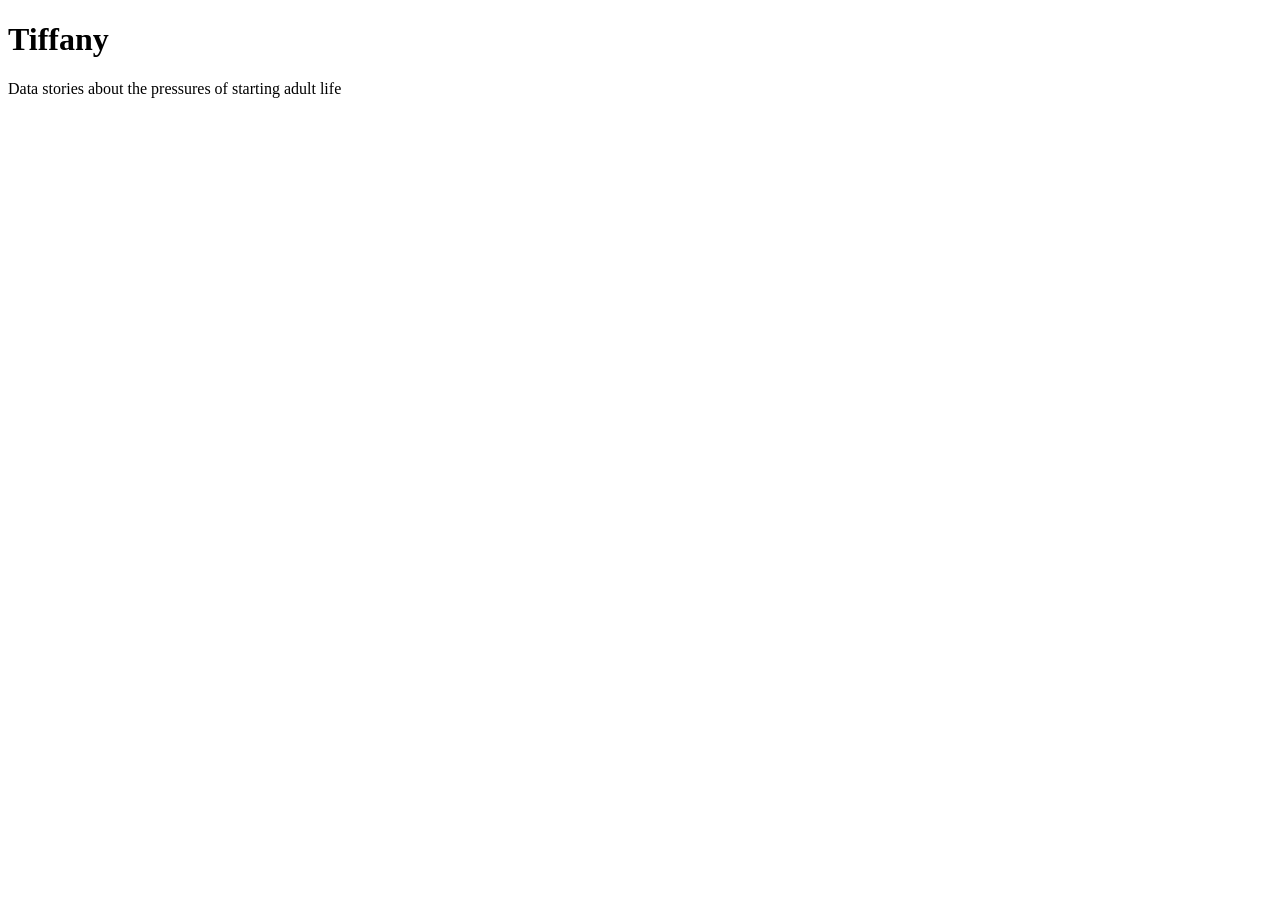
==== index.html @ c39efdae "home page" ====
<!DOCTYPE html>
<html lang="en">
<head>
    <meta charset="UTF-8">
    <meta http-equiv="X-UA-Compatible" content="IE=edge">
    <meta name="viewport" content="width=device-width, initial-scale=1.0">
    <title>Document</title>
</head>
<body>
    <link rel="stylesheet" href="css/style.css">

    <h1>Tiffany</h1>
    <p>Data stories about the pressures of starting adult life</p>
</body>
</html>
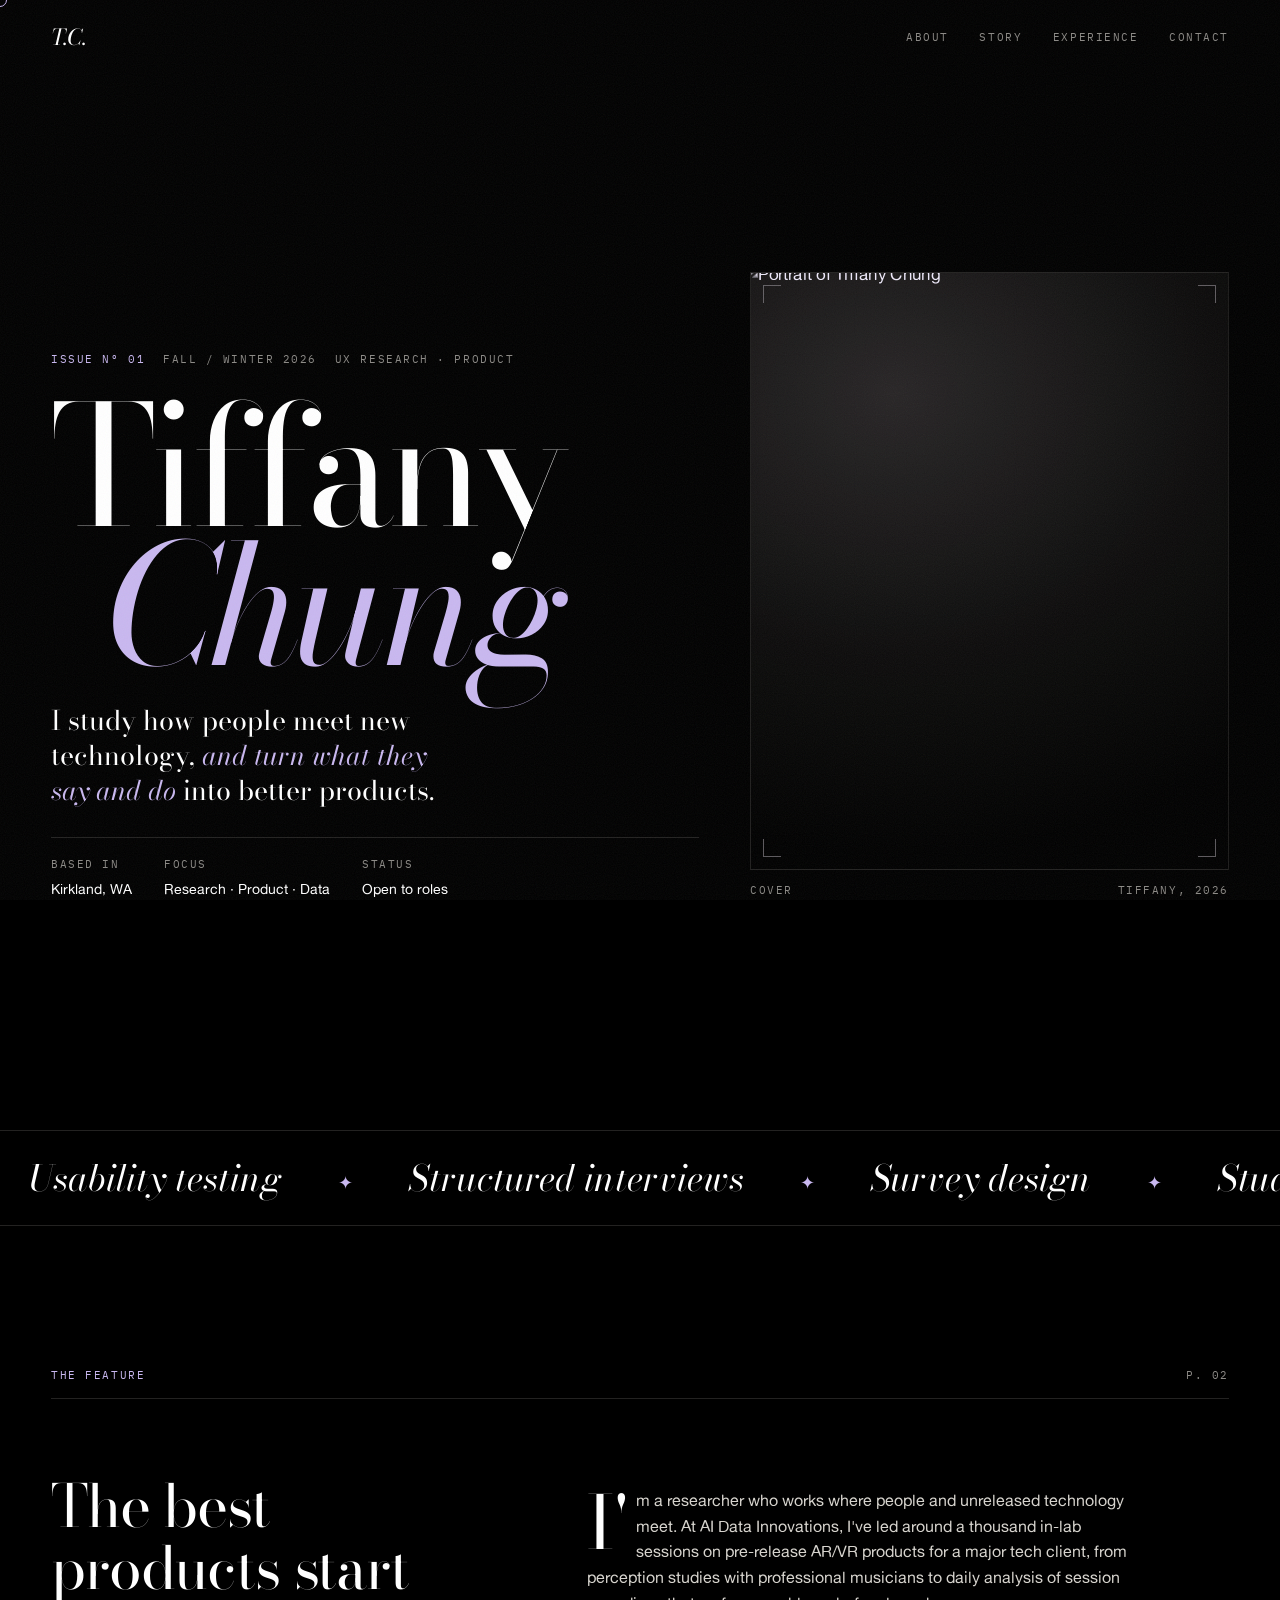
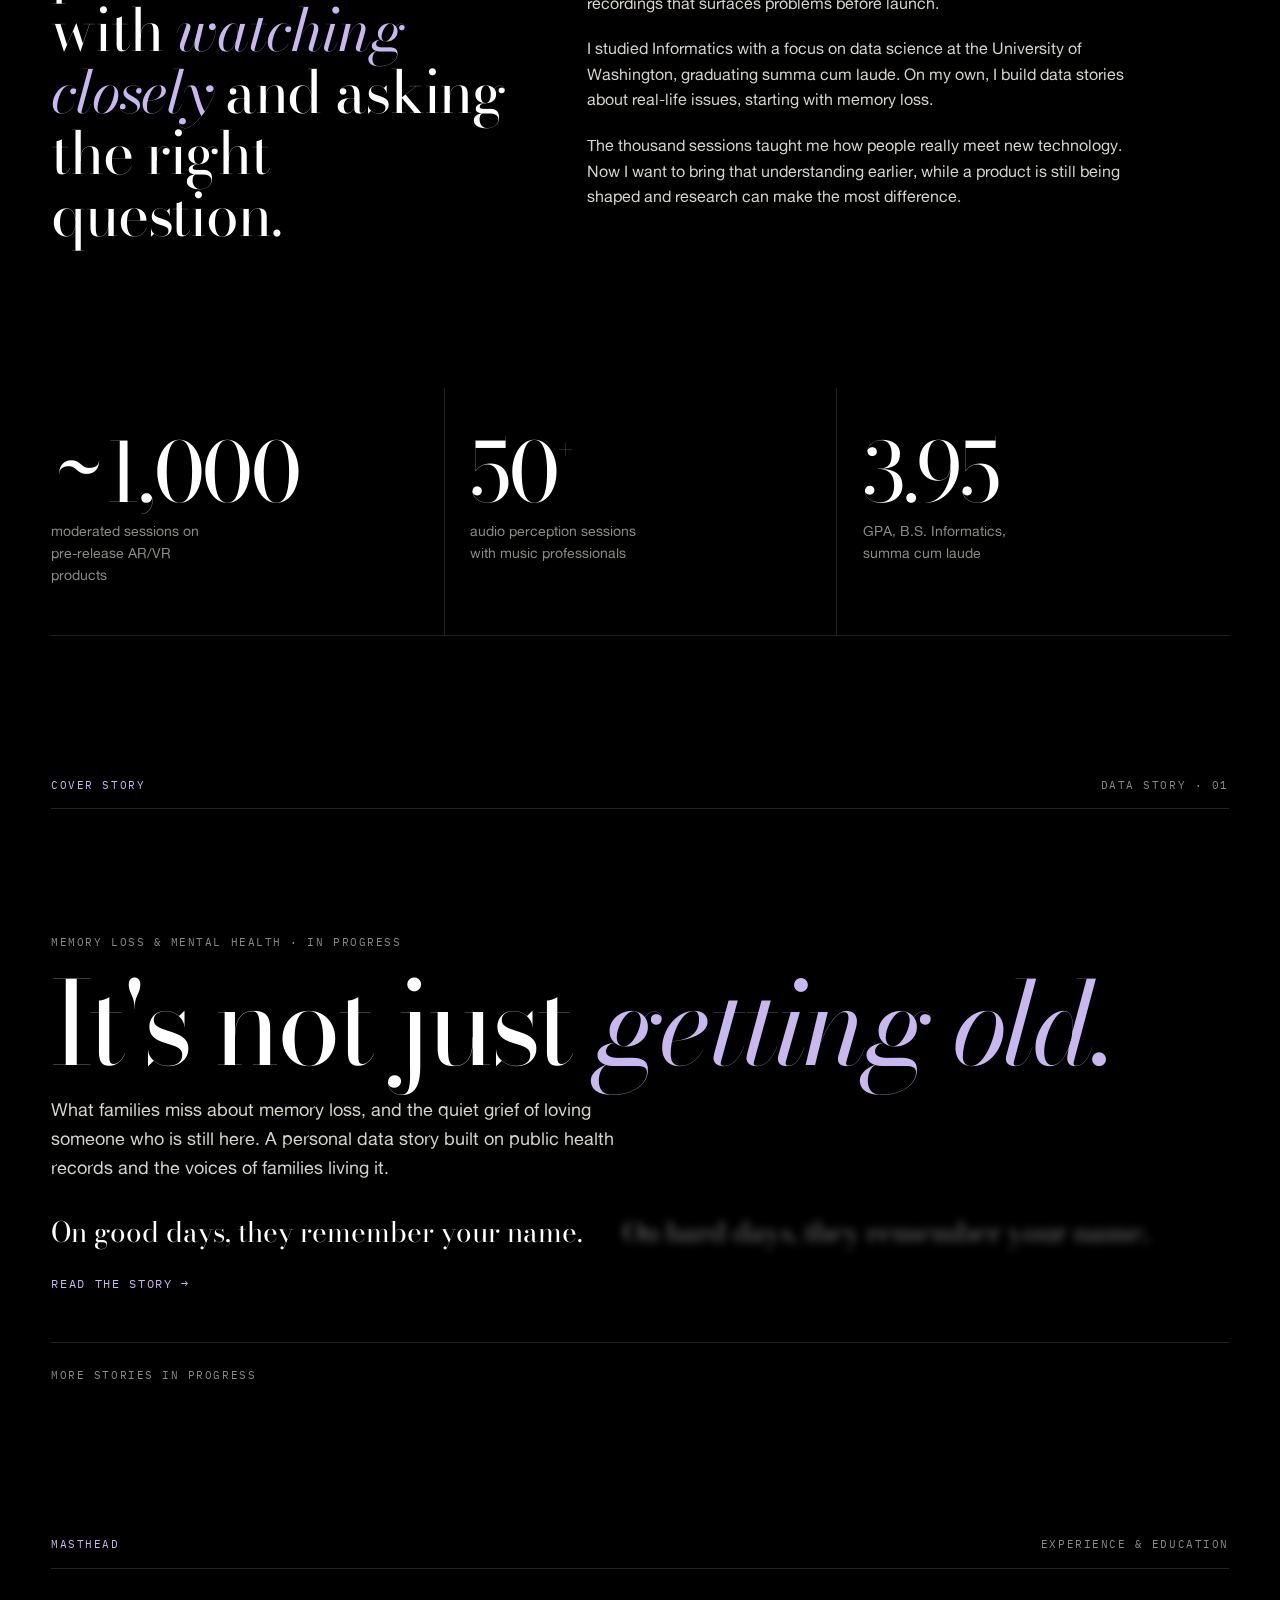
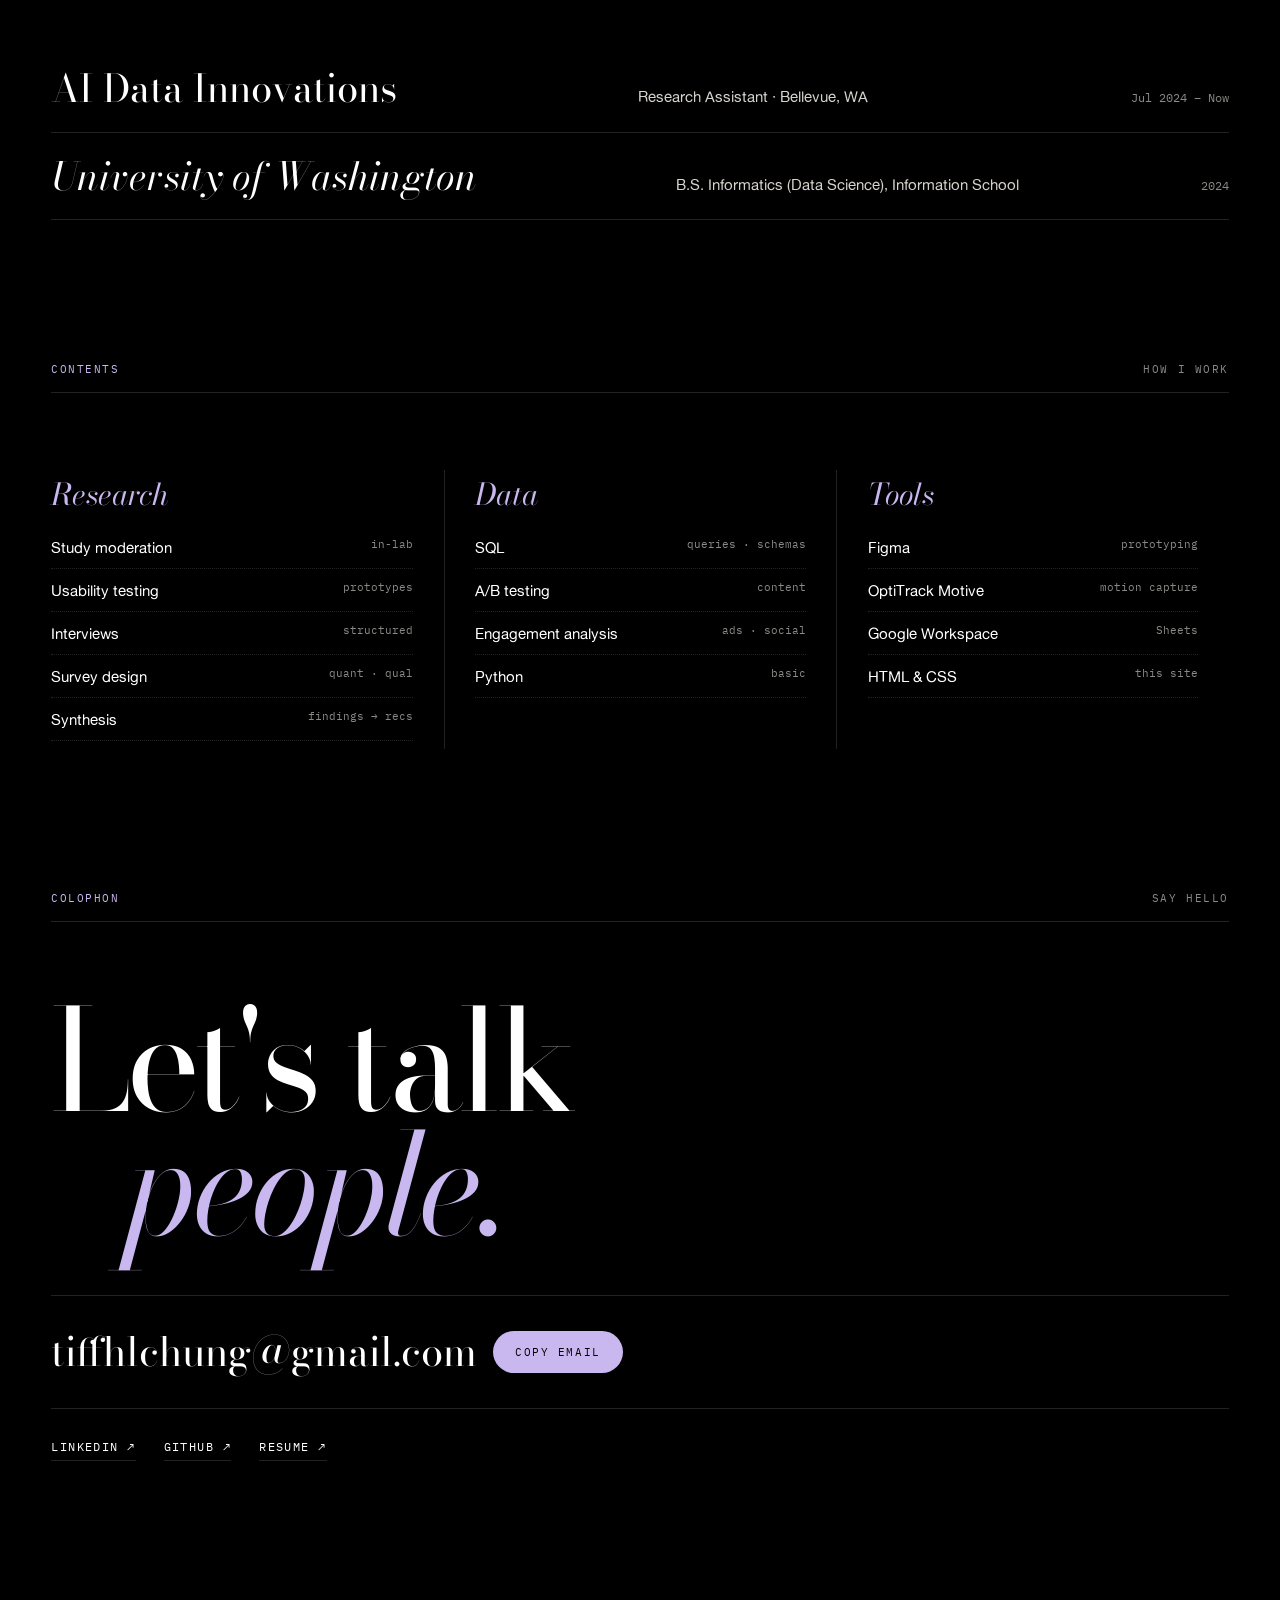
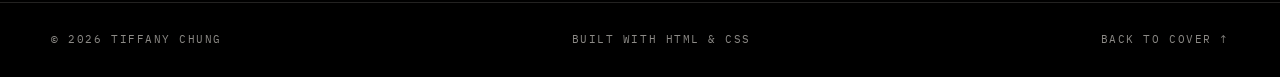
==== commit 751b3462: "Update About section and add lavender accents" ====
--- a/index.html
+++ b/index.html
@@ -1,16 +1,182 @@
-
 <!DOCTYPE html>
 <html lang="en">
 <head>
-    <meta charset="UTF-8">
-    <meta http-equiv="X-UA-Compatible" content="IE=edge">
-    <meta name="viewport" content="width=device-width, initial-scale=1.0">
-    <title>Document</title>
+  <meta charset="UTF-8">
+  <meta name="viewport" content="width=device-width, initial-scale=1.0">
+  <title>Tiffany Chung</title>
+
+  <!-- Google Fonts: Bodoni Moda (headlines) + IBM Plex Mono (small labels) -->
+  <link rel="preconnect" href="https://fonts.googleapis.com">
+  <link rel="preconnect" href="https://fonts.gstatic.com" crossorigin>
+  <link rel="stylesheet" href="https://fonts.googleapis.com/css2?family=Bodoni+Moda:ital,opsz,wght@0,6..96,400..700;1,6..96,400..700&family=IBM+Plex+Mono:wght@400&display=swap">
+
+  <!-- Your styles (Alte Haas Grotesk is loaded inside this file) -->
+  <link rel="stylesheet" href="css/style.css">
 </head>
 <body>
-    <link rel="stylesheet" href="css/style.css">
 
-    <h1>Tiffany</h1>
-    <p>Data stories about the pressures of starting adult life</p>
+  <!-- ===== TOP BAR ===== -->
+  <header class="mast">
+    <div class="wrap">
+      <a class="mono-mark" href="#top" aria-label="Back to top">T.C.</a>
+      <nav aria-label="Sections">
+        <a href="#about">About</a>
+        <a href="#story">Story</a>
+        <a href="#experience">Experience</a>
+        <a href="#contact">Contact</a>
+      </nav>
+    </div>
+  </header>
+
+  <main id="top">
+
+    <!-- ===== HERO ===== -->
+    <section class="hero">
+      <div class="wrap">
+        <div class="hero-copy">
+          <div class="issue fade">
+            <span class="label">Issue Nº 01</span>
+            <span class="label">Fall / Winter 2026</span>
+            <span class="label">UX Research · Product</span>
+          </div>
+          <h1 class="name" id="heroName"><span>Tiffany</span><span><em>Chung</em></span></h1>
+          <p class="dek fade">I study how people meet new technology, <i>and turn what they say and do</i> into better products.</p>
+          <div class="hero-meta fade">
+            <div><span class="label">Based in</span><b>Kirkland, WA</b></div>
+            <div><span class="label">Focus</span><b>Research · Product · Data</b></div>
+            <div><span class="label">Status</span><b>Open to roles</b></div>
+          </div>
+        </div>
+
+        <figure class="portrait">
+          <div class="frame">
+            <img src="images/portrait.jpg" alt="Portrait of Tiffany Chung">
+            <span class="crop tl"></span><span class="crop tr"></span>
+            <span class="crop bl"></span><span class="crop br"></span>
+          </div>
+          <figcaption><span class="label">Cover</span><span class="label">Tiffany, 2026</span></figcaption>
+        </figure>
+      </div>
+    </section>
+
+    <!-- ===== SCROLLING SKILLS STRIP (the list repeats twice so the loop is seamless) ===== -->
+    <div class="ticker" aria-hidden="true">
+      <div class="track">
+        <span>Usability testing</span><span>Structured interviews</span><span>Survey design</span><span>Study moderation</span><span>Pre-release AR/VR</span><span>Data storytelling</span>
+        <span>Usability testing</span><span>Structured interviews</span><span>Survey design</span><span>Study moderation</span><span>Pre-release AR/VR</span><span>Data storytelling</span>
+      </div>
+    </div>
+
+    <!-- ===== ABOUT ===== -->
+    <section id="about">
+      <div class="wrap">
+        <div class="sec-head"><span class="label">The Feature</span><span class="label">p. 02</span></div>
+        <div class="about-grid">
+          <p class="pull rv">The best products start with <em>watching closely</em> and asking the right question.</p>
+          <div class="about-text rv">
+            <p>I'm a researcher who works where people and unreleased technology meet. At AI Data Innovations, I've led around a thousand in-lab sessions on pre-release AR/VR products for a major tech client, from perception studies with professional musicians to daily analysis of session recordings that surfaces problems before launch.</p>
+            <p>I studied Informatics with a focus on data science at the University of Washington, graduating summa cum laude. On my own, I build data stories about real-life issues, starting with memory loss.</p>
+            <p>The thousand sessions taught me how people really meet new technology. Now I want to bring that understanding earlier, while a product is still being shaped and research can make the most difference.</p>
+          </div>
+        </div>
+      </div>
+    </section>
+
+    <!-- ===== NUMBERS ===== -->
+    <div class="wrap">
+      <div class="nums">
+        <div class="num rv"><b>~1,000</b><span>moderated sessions on pre-release AR/VR products</span></div>
+        <div class="num rv"><b>50<sup>+</sup></b><span>audio perception sessions with music professionals</span></div>
+        <div class="num rv"><b>3.95</b><span>GPA, B.S. Informatics, summa cum laude</span></div>
+      </div>
+    </div>
+
+    <!-- ===== FEATURED STORY (more stories get added here later) ===== -->
+    <section id="story">
+      <div class="wrap">
+        <div class="sec-head"><span class="label">Cover Story</span><span class="label">Data story · 01</span></div>
+        <a class="story rv" href="projects/still-here.html">
+          <span class="label">Memory loss &amp; mental health · In progress</span>
+          <h2 class="story-title">It's not just <em>getting old.</em></h2>
+          <p class="story-dek">What families miss about memory loss, and the quiet grief of loving someone who is still here. A personal data story built on public health records and the voices of families living it.</p>
+          <!-- On hover, the blurred line comes back into focus -->
+          <div class="story-memory" aria-hidden="true">
+            <p>On good days, they remember your name.</p>
+            <p class="blurred">On hard days, they remember your name.</p>
+          </div>
+          <span class="story-link">Read the story →</span>
+        </a>
+        <p class="more label">More stories in progress</p>
+      </div>
+    </section>
+
+    <!-- ===== EXPERIENCE ===== -->
+    <section id="experience">
+      <div class="wrap">
+        <div class="sec-head"><span class="label">Masthead</span><span class="label">Experience &amp; education</span></div>
+        <ul class="credits">
+          <li class="rv"><h3>AI Data Innovations</h3><span class="role">Research Assistant · Bellevue, WA</span><span class="when">Jul 2024 – Now</span></li>
+          <li class="rv"><h3><em>University of Washington</em></h3><span class="role">B.S. Informatics (Data Science), Information School</span><span class="when">2024</span></li>
+        </ul>
+      </div>
+    </section>
+
+    <!-- ===== SKILLS ===== -->
+    <section id="skills">
+      <div class="wrap">
+        <div class="sec-head"><span class="label">Contents</span><span class="label">How I work</span></div>
+        <div class="skills">
+          <div class="skill-col rv"><h4>Research</h4><ul>
+            <li>Study moderation<span>in-lab</span></li>
+            <li>Usability testing<span>prototypes</span></li>
+            <li>Interviews<span>structured</span></li>
+            <li>Survey design<span>quant · qual</span></li>
+            <li>Synthesis<span>findings → recs</span></li>
+          </ul></div>
+          <div class="skill-col rv"><h4>Data</h4><ul>
+            <li>SQL<span>queries · schemas</span></li>
+            <li>A/B testing<span>content</span></li>
+            <li>Engagement analysis<span>ads · social</span></li>
+            <li>Python<span>basic</span></li>
+          </ul></div>
+          <div class="skill-col rv"><h4>Tools</h4><ul>
+            <li>Figma<span>prototyping</span></li>
+            <li>OptiTrack Motive<span>motion capture</span></li>
+            <li>Google Workspace<span>Sheets</span></li>
+            <li>HTML &amp; CSS<span>this site</span></li>
+          </ul></div>
+        </div>
+      </div>
+    </section>
+
+    <!-- ===== CONTACT ===== -->
+    <section id="contact" class="contact">
+      <div class="wrap">
+        <div class="sec-head"><span class="label">Colophon</span><span class="label">Say hello</span></div>
+        <h2 class="cta rv">Let's talk<em>people.</em></h2>
+        <div class="mail-row">
+          <span class="mail" id="mail">tiffhlchung@gmail.com</span>
+          <button class="btn" id="copy" type="button">Copy email</button>
+        </div>
+        <div class="links">
+          <a href="www.linkedin.com/in/tiffanyhlchung" target="_blank" rel="noopener">LinkedIn ↗</a>
+          <a href="https://github.com/tiffanyhlc" target="_blank" rel="noopener">GitHub ↗</a>
+          <a href="[YOUR RESUME LINK]">Resume ↗</a>
+        </div>
+      </div>
+    </section>
+
+  </main>
+
+  <footer>
+    <div class="wrap">
+      <span class="label">© 2026 Tiffany Chung</span>
+      <span class="label">Built with HTML &amp; CSS</span>
+      <a class="label" href="#top">Back to cover ↑</a>
+    </div>
+  </footer>
+
+  <div class="cursor" id="cursor" aria-hidden="true"></div>
+  <script src="js/main.js"></script>
 </body>
 </html>
--- a/css/style.css
+++ b/css/style.css
@@ -0,0 +1,372 @@
+/* ===== FONTS ===== */
+/* File names must match the files in your fonts/ folder exactly */
+@font-face {
+  font-family: 'Alte Haas Grotesk';
+  src: url('../fonts/AlteHaasGroteskRegular.ttf') format('truetype');
+  font-weight: 400;
+  font-display: swap;
+}
+@font-face {
+  font-family: 'Alte Haas Grotesk';
+  src: url('../fonts/AlteHaasGroteskBold.ttf') format('truetype');
+  font-weight: 700;
+  font-display: swap;
+}
+
+/* ===== COLORS & FONTS (change these to restyle the whole site) ===== */
+:root {
+  --ink: #000000;     /* background */
+  --paper: #ffffff;   /* main text */
+  --mute: #8c8a86;    /* small grey labels */
+  --hair: #232221;    /* thin divider lines */
+  --soft: #d6d3cd;    /* body paragraphs */
+  --glow: #e9e4dc;    /* warm highlight */
+  --accent: #C9B8F0;  /* lavender accent (matches the project page) */
+
+  --display: 'Bodoni Moda', 'Didot', 'Bodoni 72', Georgia, serif;
+  --body: 'Alte Haas Grotesk', 'Helvetica Neue', Arial, sans-serif;
+  --mono: 'IBM Plex Mono', ui-monospace, Menlo, monospace;
+
+  --gut: clamp(16px, 4vw, 56px);  /* side spacing that grows with the screen */
+}
+
+/* ===== BASICS ===== */
+* { box-sizing: border-box; }
+html { scroll-behavior: smooth; }
+body {
+  margin: 0;
+  background: var(--ink);
+  color: var(--paper);
+  font-family: var(--body);
+  font-size: 16px;
+  line-height: 1.6;
+  -webkit-font-smoothing: antialiased;
+  overflow-x: hidden;
+}
+::selection { background: var(--paper); color: var(--ink); }
+a { color: inherit; }
+:focus-visible { outline: 1px solid var(--paper); outline-offset: 4px; }
+
+.wrap { padding-inline: var(--gut); max-width: 1440px; margin-inline: auto; }
+.label {
+  font-family: var(--mono);
+  font-size: 11px;
+  letter-spacing: 0.14em;
+  text-transform: uppercase;
+  color: var(--mute);
+}
+
+/* Subtle film grain over everything */
+body::after {
+  content: "";
+  position: fixed;
+  inset: 0;
+  pointer-events: none;
+  z-index: 50;
+  opacity: 0.06;
+  background-image: url("data:image/svg+xml;utf8,<svg xmlns='http://www.w3.org/2000/svg' width='160' height='160'><filter id='n'><feTurbulence type='fractalNoise' baseFrequency='.9' numOctaves='2' stitchTiles='stitch'/></filter><rect width='100%' height='100%' filter='url(%23n)'/></svg>");
+}
+
+/* ===== TOP BAR ===== */
+.mast { position: sticky; top: 0; z-index: 20; background: linear-gradient(var(--ink) 70%, transparent); }
+.mast .wrap { display: flex; justify-content: space-between; align-items: center; gap: 16px; padding-block: 20px; }
+.mast nav { display: flex; gap: clamp(14px, 2.4vw, 32px); flex-wrap: wrap; }
+.mast nav a {
+  text-decoration: none;
+  font-family: var(--mono);
+  font-size: 11px;
+  letter-spacing: 0.14em;
+  text-transform: uppercase;
+  color: var(--mute);
+  transition: color 0.3s;
+}
+.mast nav a:hover { color: var(--paper); }
+.mono-mark { font-family: var(--display); font-style: italic; font-size: 22px; text-decoration: none; }
+
+/* ===== HERO ===== */
+.hero .wrap {
+  display: grid;
+  grid-template-columns: 1.15fr 0.85fr;
+  gap: clamp(24px, 4vw, 64px);
+  align-items: end;
+  padding-block: clamp(24px, 5vw, 56px) clamp(48px, 7vw, 96px);
+}
+.hero-copy { min-width: 0; display: flex; flex-direction: column; gap: 28px; }
+.issue { display: flex; gap: 18px; flex-wrap: wrap; }
+.name {
+  font-family: var(--display);
+  font-weight: 400;
+  font-size: clamp(64px, 13vw, 210px);
+  line-height: 0.84;
+  letter-spacing: -0.035em;
+  margin: 0;
+}
+.name span { display: block; }
+.name em { font-style: italic; padding-left: 0.32em; }
+.dek { font-family: var(--display); font-size: clamp(20px, 2.1vw, 28px); line-height: 1.3; max-width: 24ch; margin: 0; }
+.dek i { color: var(--glow); }
+.hero-meta { display: flex; gap: 32px; flex-wrap: wrap; border-top: 1px solid var(--hair); padding-top: 18px; }
+.hero-meta div { display: flex; flex-direction: column; gap: 4px; }
+.hero-meta b { font-weight: 400; font-size: 14px; }
+
+/* Portrait: black and white, with camera-style crop marks */
+.portrait { position: relative; margin: 0; min-width: 0; }
+.frame {
+  position: relative;
+  aspect-ratio: 4 / 5;
+  width: 100%;
+  overflow: hidden;
+  background: radial-gradient(120% 80% at 30% 20%, #2a2826 0%, #0d0d0c 55%, #000 100%);
+  border: 1px solid var(--hair);
+}
+.frame img {
+  position: absolute;
+  inset: 0;
+  width: 100%;
+  height: 100%;
+  object-fit: cover;
+  filter: grayscale(1) contrast(1.08);
+  transform: scale(1.04);
+  transition: transform 1.6s cubic-bezier(0.2, 0.7, 0.1, 1);
+}
+.frame:hover img { transform: scale(1); }
+.crop { position: absolute; width: 18px; height: 18px; border-color: var(--mute); border-style: solid; opacity: 0.7; }
+.crop.tl { top: 12px; left: 12px; border-width: 1px 0 0 1px; }
+.crop.tr { top: 12px; right: 12px; border-width: 1px 1px 0 0; }
+.crop.bl { bottom: 12px; left: 12px; border-width: 0 0 1px 1px; }
+.crop.br { bottom: 12px; right: 12px; border-width: 0 1px 1px 0; }
+.portrait figcaption { display: flex; justify-content: space-between; gap: 12px; margin-top: 12px; }
+
+/* Page-load animations */
+@keyframes rise { from { transform: translateY(40%); opacity: 0; } to { transform: none; opacity: 1; } }
+@keyframes unveil { from { clip-path: inset(100% 0 0 0); } to { clip-path: inset(0 0 0 0); } }
+.name span { animation: rise 1.1s cubic-bezier(0.2, 0.7, 0.1, 1) both; }
+.name span:nth-child(2) { animation-delay: 0.12s; }
+.frame { animation: unveil 1.4s 0.2s cubic-bezier(0.7, 0, 0.2, 1) both; }
+.fade { animation: rise 0.9s 0.5s cubic-bezier(0.2, 0.7, 0.1, 1) both; }
+
+/* ===== SCROLLING STRIP ===== */
+.ticker { border-block: 1px solid var(--hair); overflow: hidden; padding-block: 18px; }
+.track { display: flex; width: max-content; animation: slide 38s linear infinite; }
+.track span { font-family: var(--display); font-size: clamp(22px, 3vw, 36px); font-style: italic; padding-inline: 28px; white-space: nowrap; }
+.track span::after { content: "✦"; font-style: normal; font-size: 0.5em; vertical-align: middle; padding-left: 56px; color: var(--mute); }
+@keyframes slide { to { transform: translateX(-50%); } }
+
+/* ===== SECTIONS ===== */
+section { padding-block: clamp(72px, 11vw, 160px); }
+#experience, #skills, #contact { padding-top: 0; }
+.sec-head {
+  display: flex;
+  justify-content: space-between;
+  align-items: baseline;
+  gap: 16px;
+  border-bottom: 1px solid var(--hair);
+  padding-bottom: 14px;
+  margin-bottom: clamp(40px, 6vw, 80px);
+}
+
+/* About */
+.about-grid { display: grid; grid-template-columns: 1fr 1.4fr; gap: clamp(32px, 6vw, 96px); }
+.pull { font-family: var(--display); font-size: clamp(34px, 4.6vw, 68px); line-height: 1.05; letter-spacing: -0.02em; margin: 0; }
+.pull em { color: var(--glow); }
+.about-text { display: flex; flex-direction: column; gap: 20px; max-width: 62ch; min-width: 0; padding-top: 12px; }
+.about-text p { margin: 0; color: var(--soft); }
+.about-text p:first-child::first-letter {   /* big magazine-style first letter */
+  font-family: var(--display);
+  float: left;
+  font-size: 4.6em;
+  line-height: 0.8;
+  padding: 0.06em 0.1em 0 0;
+  color: var(--paper);
+}
+
+/* Numbers */
+.nums { display: grid; grid-template-columns: repeat(3, minmax(0, 1fr)); border-bottom: 1px solid var(--hair); }
+.num { padding: clamp(28px, 4vw, 48px) clamp(12px, 2vw, 28px); border-left: 1px solid var(--hair); display: flex; flex-direction: column; gap: 10px; min-width: 0; }
+.num:first-child { border-left: 0; padding-left: 0; }
+.num b { font-family: var(--display); font-weight: 400; font-size: clamp(44px, 6.4vw, 96px); line-height: 0.9; letter-spacing: -0.03em; }
+.num b sup { font-size: 0.4em; vertical-align: top; font-style: italic; color: var(--glow); }
+.num span { color: var(--mute); font-size: 14px; max-width: 22ch; }
+
+/* Featured story */
+.story {
+  display: flex;
+  flex-direction: column;
+  gap: 20px;
+  text-decoration: none;
+  padding-block: clamp(24px, 4vw, 48px);
+  border-bottom: 1px solid var(--hair);
+}
+.story-title {
+  font-family: var(--display);
+  font-weight: 400;
+  font-size: clamp(48px, 9vw, 150px);
+  line-height: 0.9;
+  letter-spacing: -0.035em;
+  margin: 0;
+  transition: transform 0.6s cubic-bezier(0.2, 0.7, 0.1, 1);
+}
+.story-title em { color: var(--glow); }
+.story-dek { margin: 0; max-width: 58ch; color: var(--soft); font-size: 18px; }
+.story-link { font-family: var(--mono); font-size: 12px; letter-spacing: 0.14em; text-transform: uppercase; }
+.story:hover .story-title { transform: translateX(18px); font-style: italic; }
+.more { margin-top: 24px; }
+
+/* Experience */
+.credits { list-style: none; margin: 0; padding: 0; }
+.credits li { display: grid; grid-template-columns: 1.2fr 1fr auto; gap: 24px; align-items: baseline; padding-block: 22px; border-bottom: 1px solid var(--hair); }
+.credits h3 { font-family: var(--display); font-weight: 400; font-size: clamp(24px, 3vw, 40px); margin: 0; line-height: 1.1; }
+.credits .role { font-size: 15px; color: var(--soft); }
+.credits .when { font-family: var(--mono); font-size: 12px; color: var(--mute); white-space: nowrap; }
+
+/* Skills */
+.skills { display: grid; grid-template-columns: repeat(3, minmax(0, 1fr)); }
+.skill-col { border-left: 1px solid var(--hair); padding: 0 clamp(16px, 2.4vw, 32px) 8px; display: flex; flex-direction: column; gap: 18px; }
+.skill-col:first-child { border-left: 0; padding-left: 0; }
+.skill-col h4 { font-family: var(--display); font-style: italic; font-weight: 400; font-size: 30px; margin: 0; }
+.skill-col ul { list-style: none; margin: 0; padding: 0; display: flex; flex-direction: column; gap: 10px; }
+.skill-col li { display: flex; justify-content: space-between; gap: 12px; border-bottom: 1px dotted var(--hair); padding-bottom: 8px; font-size: 15px; }
+.skill-col li span { font-family: var(--mono); font-size: 11px; color: var(--mute); }
+
+/* Contact */
+.cta { font-family: var(--display); font-weight: 400; font-size: clamp(56px, 11vw, 180px); line-height: 0.88; letter-spacing: -0.04em; margin: 0 0 48px; }
+.cta em { display: block; padding-left: 0.5em; }
+.mail-row { display: flex; flex-wrap: wrap; gap: 16px; align-items: center; border-block: 1px solid var(--hair); padding-block: 24px; }
+.mail { font-family: var(--display); font-size: clamp(22px, 3.2vw, 40px); word-break: break-all; }
+.btn {
+  font-family: var(--mono);
+  font-size: 11px;
+  letter-spacing: 0.14em;
+  text-transform: uppercase;
+  background: var(--paper);
+  color: var(--ink);
+  border: 0;
+  padding: 14px 22px;
+  border-radius: 99px;
+  cursor: pointer;
+  transition: transform 0.3s;
+}
+.btn:hover { transform: scale(1.04); }
+.links { display: flex; gap: 28px; flex-wrap: wrap; margin-top: 28px; }
+.links a { text-decoration: none; font-family: var(--mono); font-size: 12px; letter-spacing: 0.12em; text-transform: uppercase; border-bottom: 1px solid var(--hair); padding-bottom: 4px; transition: border-color 0.3s; }
+.links a:hover { border-color: var(--paper); }
+
+/* Footer */
+footer .wrap { display: flex; justify-content: space-between; gap: 16px; flex-wrap: wrap; padding-block: 28px; border-top: 1px solid var(--hair); }
+footer a { text-decoration: none; }
+
+/* Scroll reveal (main.js adds the motion) */
+.js .rv { transition: transform 1.1s cubic-bezier(0.2, 0.7, 0.1, 1), opacity 1.1s; }
+.js .rv.pre { transform: translateY(36px); opacity: 0.15; }
+
+/* =====================================================
+   LAVENDER ACCENTS + HOVER EFFECTS
+   ===================================================== */
+
+::selection { background: var(--accent); color: var(--ink); }
+.issue .label:first-child,
+.sec-head .label:first-child { color: var(--accent); }
+
+/* Nav: lavender underline grows in on hover */
+.mast nav a { position: relative; }
+.mast nav a::after {
+  content: ""; position: absolute; left: 0; right: 0; bottom: -6px; height: 1px;
+  background: var(--accent); transform: scaleX(0); transform-origin: left;
+  transition: transform 0.35s ease;
+}
+.mast nav a:hover { color: var(--accent); }
+.mast nav a:hover::after { transform: scaleX(1); }
+.mono-mark:hover { color: var(--accent); }
+
+/* Hero name: "Chung" in lavender, each line nudges on hover */
+.name em { color: var(--accent); }
+.name span { transition: transform 0.6s cubic-bezier(0.2, 0.7, 0.1, 1); }
+.name:hover span:first-child { transform: translateX(-10px); }
+.name:hover span:nth-child(2) { transform: translateX(14px); }
+.dek i { color: var(--accent); }
+
+/* Portrait: black and white with a lavender tint, turns to color on hover */
+.frame::after {
+  content: ""; position: absolute; inset: 0; background: var(--accent);
+  mix-blend-mode: multiply; opacity: 0.3; transition: opacity 0.8s ease; pointer-events: none;
+}
+.frame img { transition: transform 1.6s cubic-bezier(0.2, 0.7, 0.1, 1), filter 0.8s ease; }
+.frame:hover img { filter: grayscale(0) contrast(1); }
+.frame:hover::after { opacity: 0; }
+.crop { transition: border-color 0.4s ease; }
+.frame:hover .crop { border-color: var(--accent); opacity: 1; }
+
+/* Scrolling strip: lavender stars, pauses when you hover */
+.track span::after { color: var(--accent); }
+.ticker:hover .track { animation-play-state: paused; }
+.track span { transition: color 0.3s ease; }
+.track span:hover { color: var(--accent); }
+
+/* About */
+.pull em { color: var(--accent); }
+
+/* Numbers: lift and turn lavender on hover */
+.num { transition: background 0.4s ease; }
+.num b { display: inline-block; transition: transform 0.5s cubic-bezier(0.2, 0.7, 0.1, 1), color 0.4s ease; }
+.num b sup { color: var(--accent); }
+.num:hover b { transform: translateY(-6px); color: var(--accent); }
+
+/* Cover story: headline slides, memory lines sharpen on hover */
+.story { position: relative; }
+.story-title em { color: var(--accent); }
+.story-link { color: var(--accent); transition: letter-spacing 0.4s ease; }
+.story:hover .story-link { letter-spacing: 0.24em; }
+.story-memory { display: flex; flex-wrap: wrap; gap: 12px 40px; margin-top: 8px; }
+.story-memory p { margin: 0; font-family: var(--display); font-size: clamp(20px, 2.2vw, 28px); }
+.story-memory .blurred { filter: blur(4px); opacity: 0.5; transition: filter 1s ease, opacity 1s ease; }
+.story:hover .story-memory .blurred { filter: blur(0); opacity: 1; }
+
+/* Experience rows: highlight and arrow on hover */
+.credits li { position: relative; transition: background 0.4s ease, padding 0.4s ease; }
+.credits li::after {
+  content: "→"; position: absolute; right: 0; top: 50%; transform: translate(-12px, -50%);
+  color: var(--accent); opacity: 0; transition: opacity 0.3s ease, transform 0.4s ease;
+}
+.credits li:hover { background: rgba(201, 184, 240, 0.06); padding-inline: 16px 40px; }
+.credits li:hover h3 { color: var(--accent); }
+.credits li:hover::after { opacity: 1; transform: translate(-16px, -50%); }
+.credits h3 { transition: color 0.3s ease; }
+
+/* Skills */
+.skill-col h4 { color: var(--accent); }
+.skill-col li { transition: color 0.3s ease, padding 0.3s ease; }
+.skill-col li:hover { color: var(--accent); padding-left: 6px; }
+
+/* Contact */
+.cta em { color: var(--accent); }
+.btn { background: var(--accent); }
+.links a:hover { border-color: var(--accent); color: var(--accent); }
+
+/* Custom cursor ring (desktop only, added by main.js) */
+.cursor {
+  position: fixed; top: 0; left: 0; width: 14px; height: 14px; border-radius: 50%;
+  border: 1px solid var(--accent); pointer-events: none; z-index: 60;
+  transform: translate(-50%, -50%); transition: width 0.25s ease, height 0.25s ease, background 0.25s ease;
+}
+.cursor.big { width: 44px; height: 44px; background: rgba(201, 184, 240, 0.15); }
+@media (hover: none) { .cursor { display: none; } }
+
+/* ===== TABLETS & PHONES ===== */
+@media (max-width: 860px) {
+  .hero .wrap { grid-template-columns: 1fr; }
+  .portrait { order: -1; max-width: 460px; }
+  .about-grid { grid-template-columns: 1fr; }
+  .skills { grid-template-columns: 1fr; gap: 40px; }
+  .skill-col { border-left: 0; padding: 0; }
+  .mast nav a:nth-child(n+3) { display: none; }
+  .nums { grid-template-columns: repeat(2, minmax(0, 1fr)); }
+  .num:nth-child(3) { border-left: 0; padding-left: 0; }
+  .num:nth-child(-n+2) { border-bottom: 1px solid var(--hair); }
+  .credits li { grid-template-columns: 1fr; gap: 6px; }
+}
+
+/* Respect people who turn off motion */
+@media (prefers-reduced-motion: reduce) {
+  *, *::before, *::after { animation: none !important; transition: none !important; }
+  html { scroll-behavior: auto; }
+}
